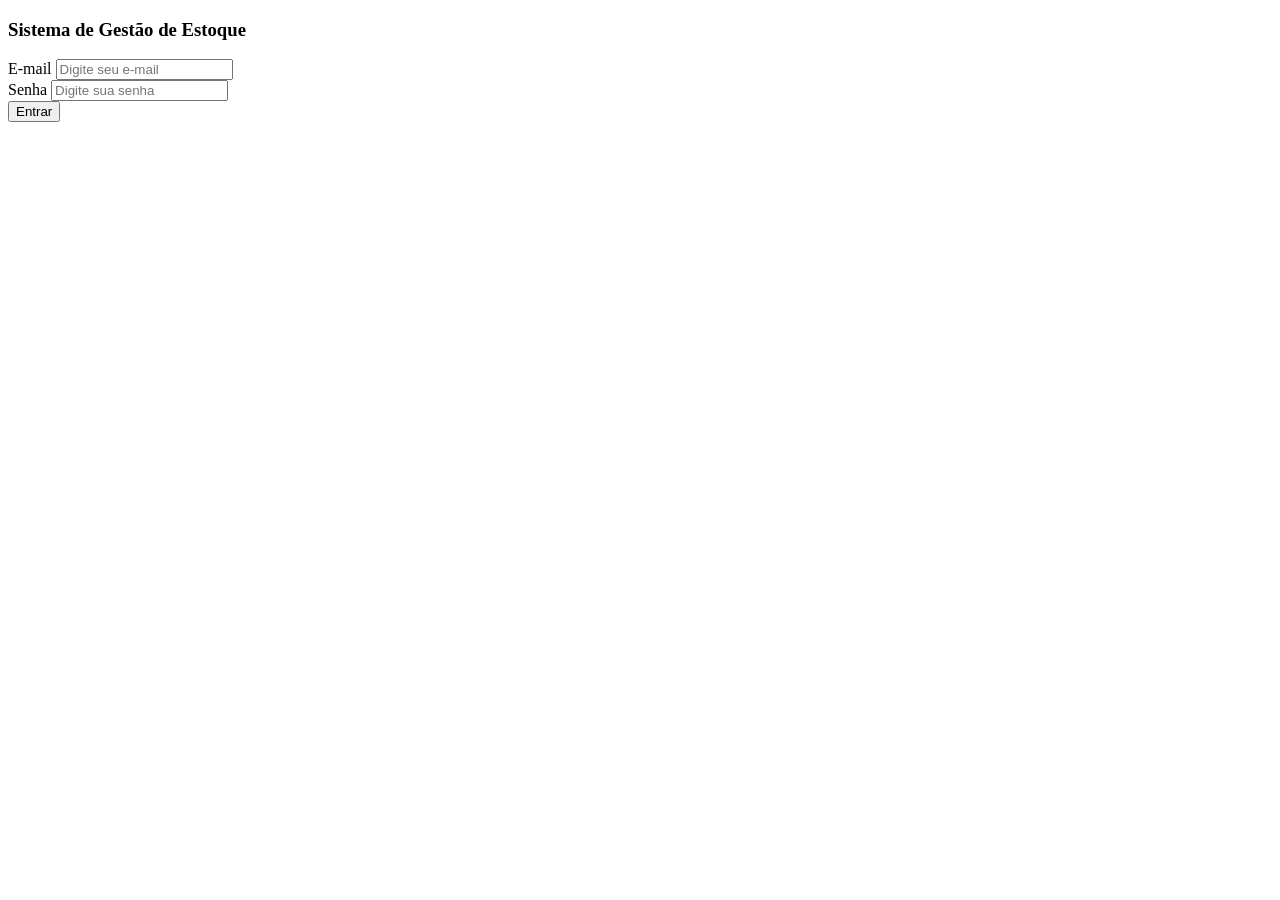
==== index.html @ 6edd5686 "comit 1" ====
<!DOCTYPE html>
<html lang="pt-BR">
<head>
    <meta charset="UTF-8">
    <meta name="viewport" content="width=device-width, initial-scale=1.0">
    <title>Login - Sistema de Gestão de Estoque</title>
    <link rel="stylesheet" href="style.css">
</head>
<body>

    <div class="login-container">
        <header class="login-header">
            <h3>Sistema de Gestão de Estoque</h3>
        </header>

        <form class="login-form">
            <div class="input-group">
                <label for="email">E-mail</label>
                <input type="email" id="email" placeholder="Digite seu e-mail" required>
            </div>

            <div class="input-group">
                <label for="password">Senha</label>
                <input type="password" id="password" placeholder="Digite sua senha" required>
            </div>

            <button type="button" class="btn-primary" onclick="window.location.href='dashboard.html'">Entrar</button>
        </form>
    </div>

</body>
</html>
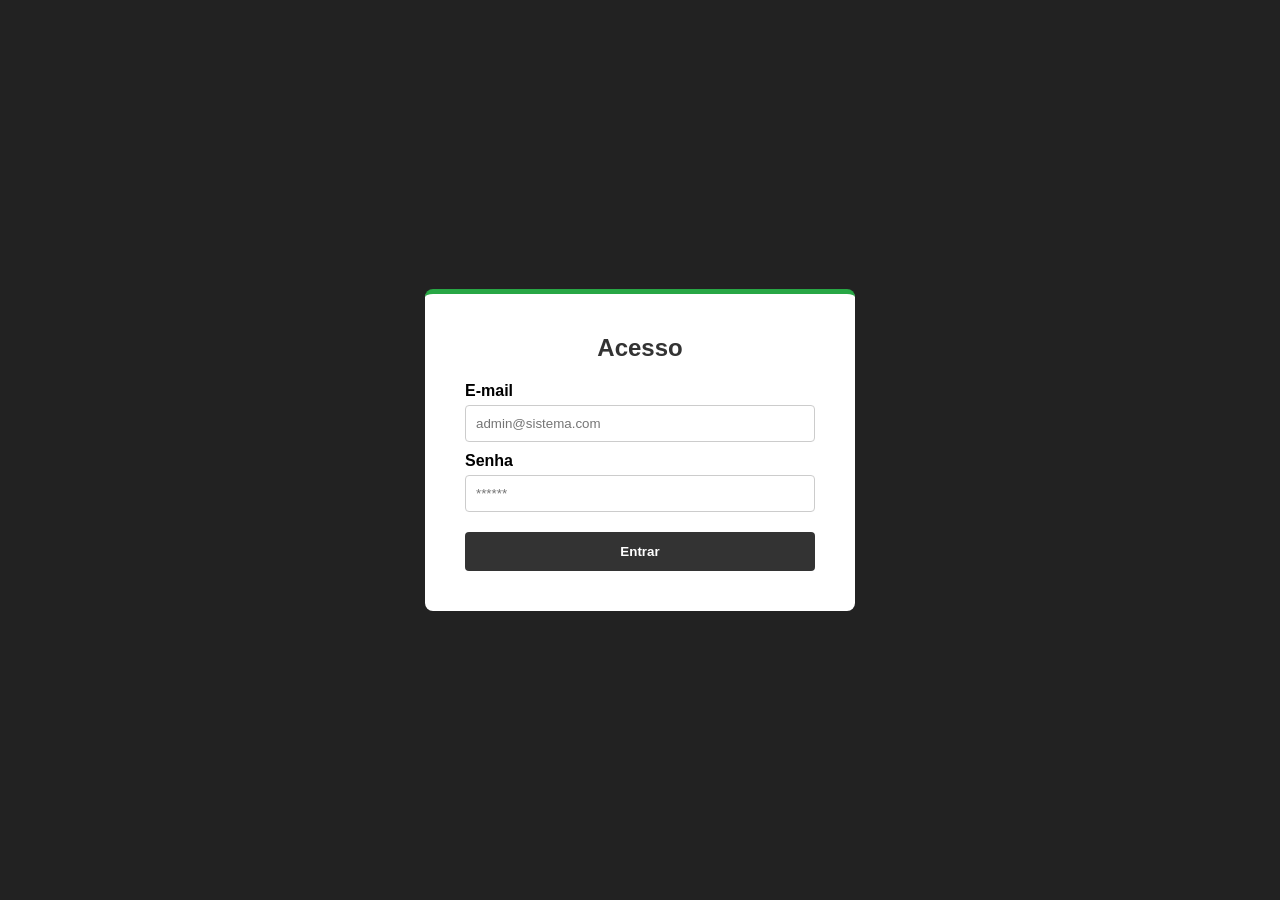
==== commit 928bd777: "melhor" ====
--- a/index.html
+++ b/index.html
@@ -2,31 +2,39 @@
 <html lang="pt-BR">
 <head>
     <meta charset="UTF-8">
-    <meta name="viewport" content="width=device-width, initial-scale=1.0">
-    <title>Login - Sistema de Gestão de Estoque</title>
-    <link rel="stylesheet" href="style.css">
+    <title>Login - Gestão de Estoque</title>
+    <style>
+        body { font-family: Arial; background: #222; display: flex; justify-content: center; align-items: center; height: 100vh; margin: 0; }
+        .card { background: white; padding: 40px; border-radius: 8px; width: 350px; border-top: 5px solid #28a745; }
+        h2 { text-align: center; color: #333; margin-top: 0; }
+        label { display: block; font-weight: bold; margin: 10px 0 5px; }
+        input { width: 100%; padding: 10px; border: 1px solid #ccc; border-radius: 4px; box-sizing: border-box; }
+        .btn-entrar { width: 100%; padding: 12px; background: #333; color: white; border: none; border-radius: 4px; margin-top: 20px; cursor: pointer; font-weight: bold; }
+        .error { color: red; font-size: 0.8rem; text-align: center; display: none; margin-top: 10px; }
+    </style>
 </head>
 <body>
-
-    <div class="login-container">
-        <header class="login-header">
-            <h3>Sistema de Gestão de Estoque</h3>
-        </header>
-
-        <form class="login-form">
-            <div class="input-group">
-                <label for="email">E-mail</label>
-                <input type="email" id="email" placeholder="Digite seu e-mail" required>
-            </div>
-
-            <div class="input-group">
-                <label for="password">Senha</label>
-                <input type="password" id="password" placeholder="Digite sua senha" required>
-            </div>
-
-            <button type="button" class="btn-primary" onclick="window.location.href='dashboard.html'">Entrar</button>
-        </form>
+    <div class="card">
+        <h2>Acesso</h2>
+        <label>E-mail</label>
+        <input type="email" id="email" placeholder="admin@sistema.com">
+        <label>Senha</label>
+        <input type="password" id="pass" placeholder="******">
+        <div id="error" class="error">Dados incorretos!</div>
+        <button class="btn-entrar" onclick="logar()">Entrar</button>
     </div>
 
+    <script>
+        function logar() {
+            const e = document.getElementById('email').value;
+            const p = document.getElementById('pass').value;
+            if(e === "admin@sistema.com" && p === "123456") {
+                localStorage.setItem('auth', 'true');
+                window.location.href = 'dashboard.html';
+            } else {
+                document.getElementById('error').style.display = 'block';
+            }
+        }
+    </script>
 </body>
 </html>
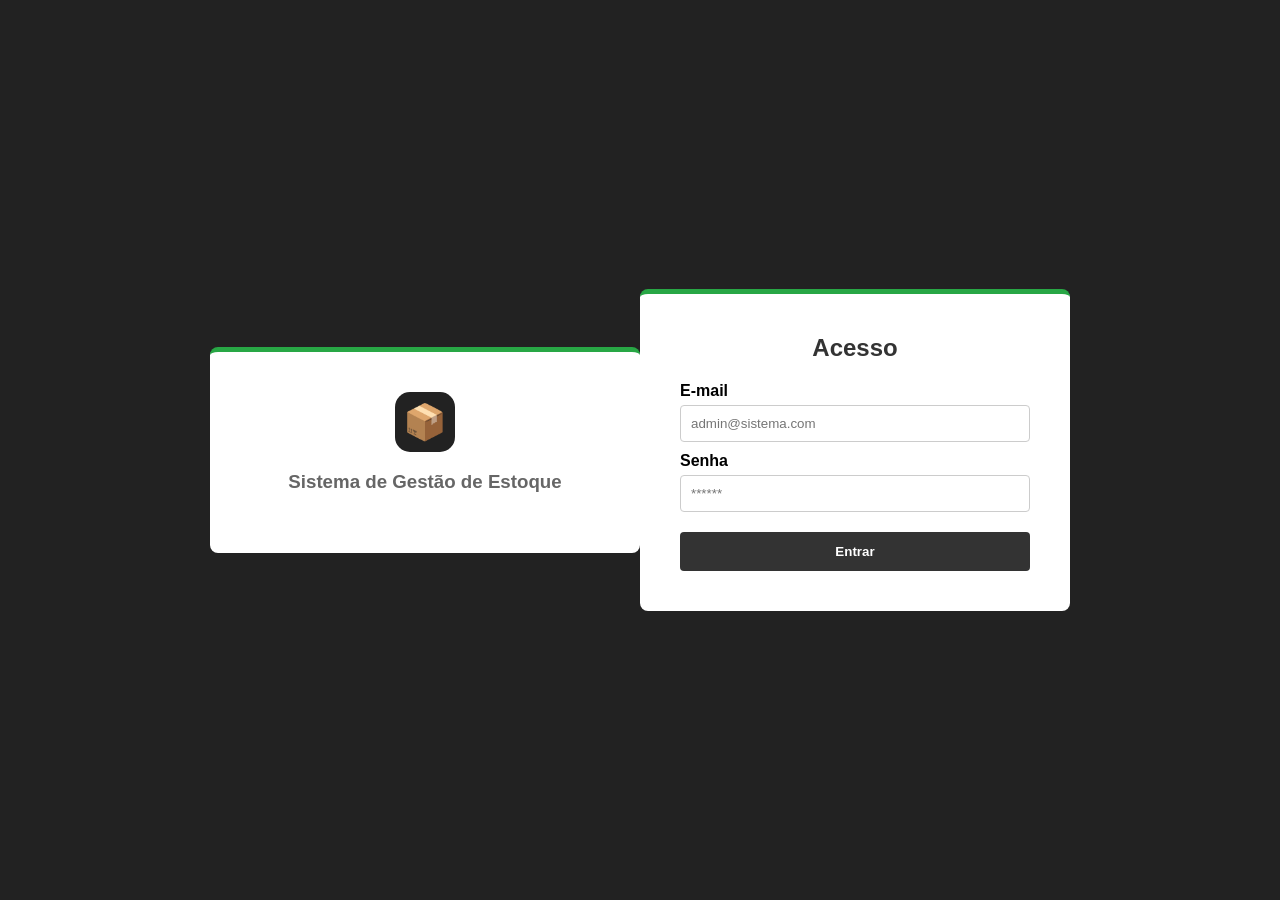
==== commit 3820056e: "agora é melhorar o layout" ====
--- a/index.html
+++ b/index.html
@@ -1,6 +1,13 @@
 <!DOCTYPE html>
 <html lang="pt-BR">
 <head>
+    <div class="card" style="text-align: center;">
+    <div style="background: #222; width: 60px; height: 60px; border-radius: 15px; display: flex; align-items: center; justify-content: center; font-size: 35px; margin: 0 auto 15px auto;">
+        📦
+    </div>
+    <h3 style="color: #666; margin-bottom: 20px;">Sistema de Gestão de Estoque</h3>
+    
+    </div>
     <meta charset="UTF-8">
     <title>Login - Gestão de Estoque</title>
     <style>
